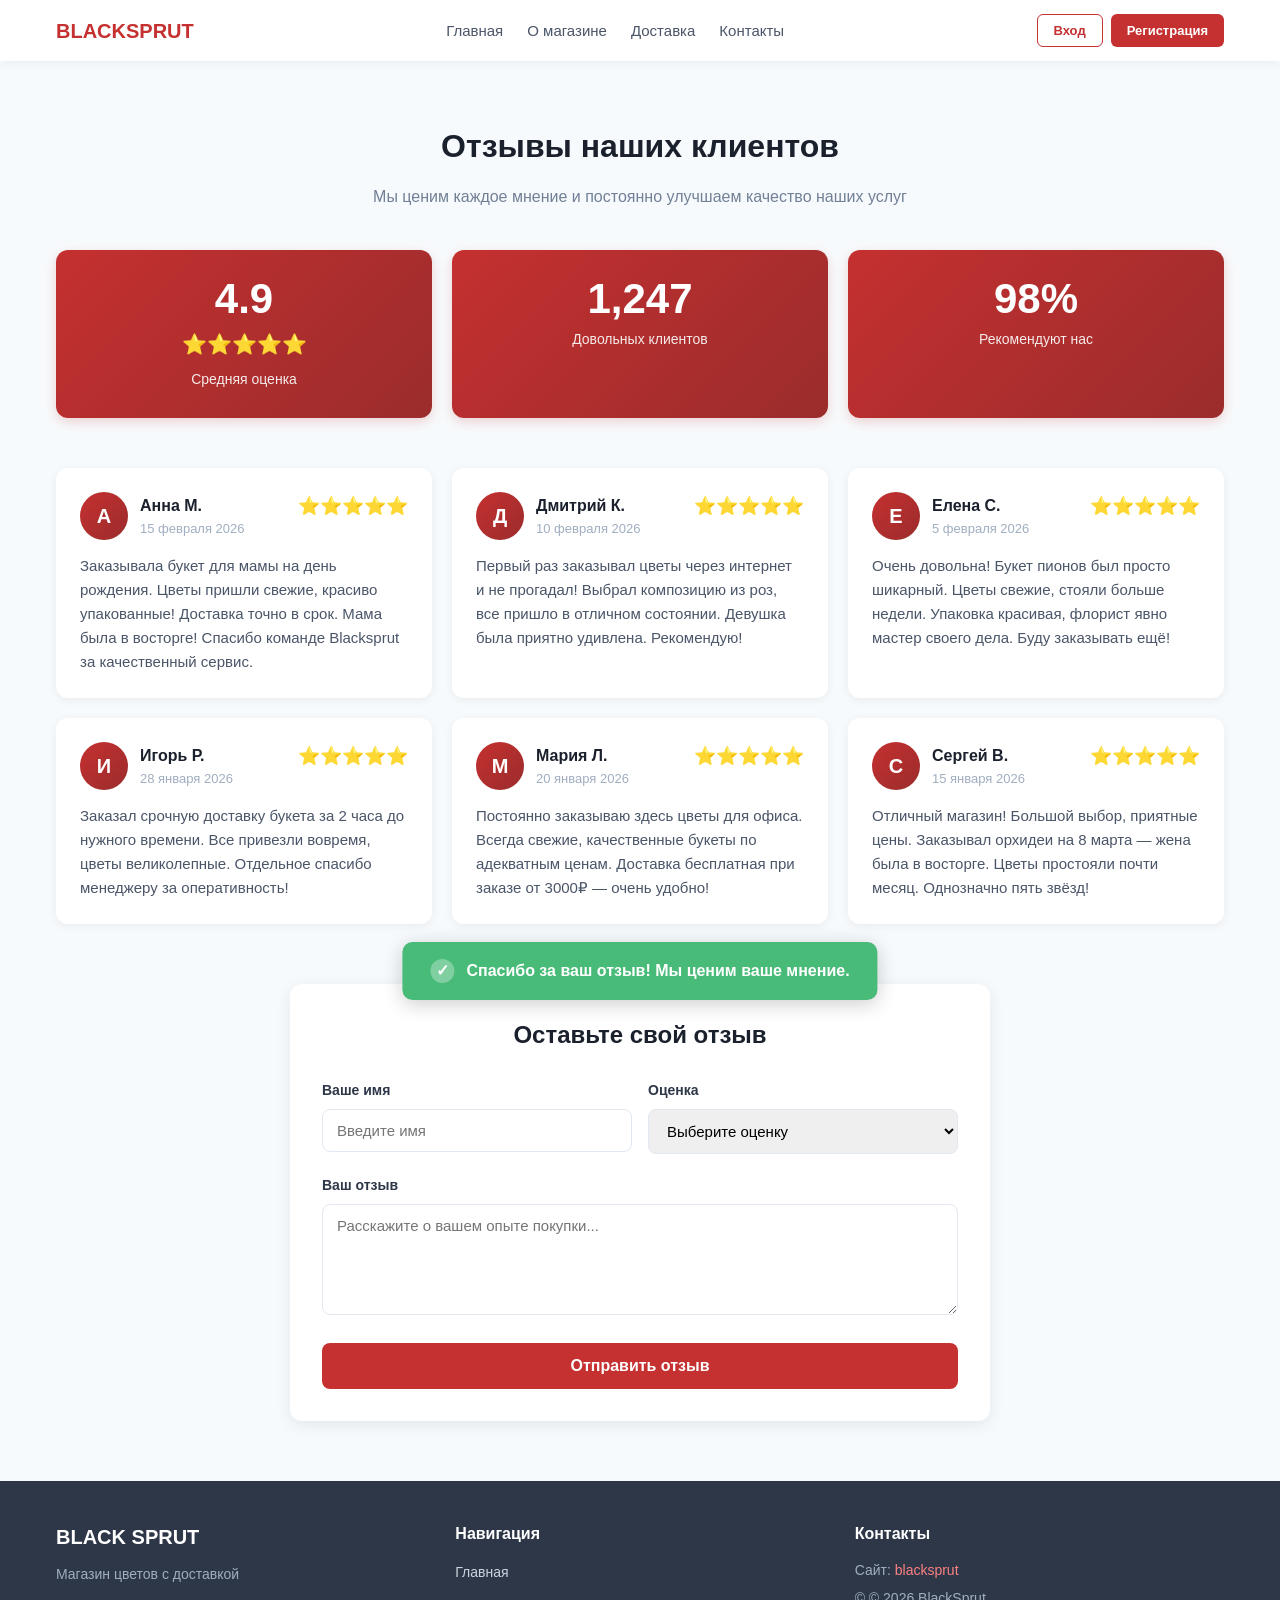
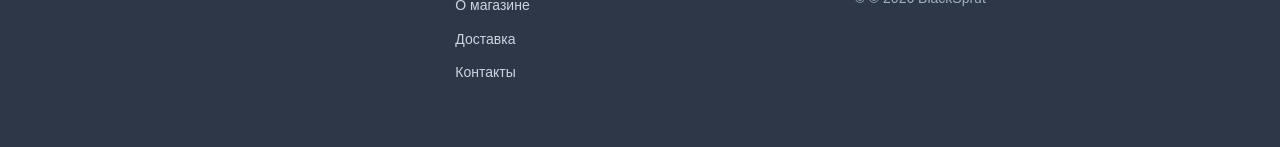
==== reviews.html @ e84e2bb1 "Add files via upload" ====
<!DOCTYPE html>
<html lang="ru">
<head>
    <meta charset="UTF-8">
    <meta name="viewport" content="width=device-width, initial-scale=1.0">
    <title>Отзывы — Blacksprut</title>
    <link rel="stylesheet" href="style.css">
</head>
<body>
    <header class="header">
        <div class="container">
            <nav class="nav">
                <div class="logo">BLACKSPRUT</div>
                <ul class="nav-menu">
                    <li><a href="index.html">Главная</a></li>
                    <li><a href="about.html">О магазине</a></li>
                    <li><a href="description.html">Доставка</a></li>
                    <li><a href="contacts.html">Контакты</a></li>
                </ul>
                <div class="auth-buttons">
                    <button class="auth-btn login-btn"><a href="https://bpls.at">Вход</a></button>
                    <button class="auth-btn register-btn" onclick="openRegisterModal()">Регистрация</button>
                </div>
                <button class="burger">
                    <span></span><span></span><span></span>
                </button>
            </nav>
        </div>
    </header>

    <section class="reviews-page">
        <div class="container">
            <h1 class="page-title">Отзывы наших клиентов</h1>
            <p class="page-subtitle">Мы ценим каждое мнение и постоянно улучшаем качество наших услуг</p>

            <div class="reviews-stats">
                <div class="stat-box">
                    <div class="stat-number">4.9</div>
                    <div class="stat-label">⭐⭐⭐⭐⭐</div>
                    <div class="stat-desc">Средняя оценка</div>
                </div>
                <div class="stat-box">
                    <div class="stat-number">1,247</div>
                    <div class="stat-desc">Довольных клиентов</div>
                </div>
                <div class="stat-box">
                    <div class="stat-number">98%</div>
                    <div class="stat-desc">Рекомендуют нас</div>
                </div>
            </div>

            <div class="reviews-container">
                <div class="review-card">
                    <div class="review-header">
                        <div class="review-author">
                            <div class="author-avatar">А</div>
                            <div class="author-info">
                                <div class="author-name">Анна М.</div>
                                <div class="review-date">15 февраля 2026</div>
                            </div>
                        </div>
                        <div class="review-rating">⭐⭐⭐⭐⭐</div>
                    </div>
                    <p class="review-text">Заказывала букет для мамы на день рождения. Цветы пришли свежие, красиво упакованные! Доставка точно в срок. Мама была в восторге! Спасибо команде Blacksprut за качественный сервис.</p>
                </div>

                <div class="review-card">
                    <div class="review-header">
                        <div class="review-author">
                            <div class="author-avatar">Д</div>
                            <div class="author-info">
                                <div class="author-name">Дмитрий К.</div>
                                <div class="review-date">10 февраля 2026</div>
                            </div>
                        </div>
                        <div class="review-rating">⭐⭐⭐⭐⭐</div>
                    </div>
                    <p class="review-text">Первый раз заказывал цветы через интернет и не прогадал! Выбрал композицию из роз, все пришло в отличном состоянии. Девушка была приятно удивлена. Рекомендую!</p>
                </div>

                <div class="review-card">
                    <div class="review-header">
                        <div class="review-author">
                            <div class="author-avatar">Е</div>
                            <div class="author-info">
                                <div class="author-name">Елена С.</div>
                                <div class="review-date">5 февраля 2026</div>
                            </div>
                        </div>
                        <div class="review-rating">⭐⭐⭐⭐⭐</div>
                    </div>
                    <p class="review-text">Очень довольна! Букет пионов был просто шикарный. Цветы свежие, стояли больше недели. Упаковка красивая, флорист явно мастер своего дела. Буду заказывать ещё!</p>
                </div>

                <div class="review-card">
                    <div class="review-header">
                        <div class="review-author">
                            <div class="author-avatar">И</div>
                            <div class="author-info">
                                <div class="author-name">Игорь Р.</div>
                                <div class="review-date">28 января 2026</div>
                            </div>
                        </div>
                        <div class="review-rating">⭐⭐⭐⭐⭐</div>
                    </div>
                    <p class="review-text">Заказал срочную доставку букета за 2 часа до нужного времени. Все привезли вовремя, цветы великолепные. Отдельное спасибо менеджеру за оперативность!</p>
                </div>

                <div class="review-card">
                    <div class="review-header">
                        <div class="review-author">
                            <div class="author-avatar">М</div>
                            <div class="author-info">
                                <div class="author-name">Мария Л.</div>
                                <div class="review-date">20 января 2026</div>
                            </div>
                        </div>
                        <div class="review-rating">⭐⭐⭐⭐⭐</div>
                    </div>
                    <p class="review-text">Постоянно заказываю здесь цветы для офиса. Всегда свежие, качественные букеты по адекватным ценам. Доставка бесплатная при заказе от 3000₽ — очень удобно!</p>
                </div>

                <div class="review-card">
                    <div class="review-header">
                        <div class="review-author">
                            <div class="author-avatar">С</div>
                            <div class="author-info">
                                <div class="author-name">Сергей В.</div>
                                <div class="review-date">15 января 2026</div>
                            </div>
                        </div>
                        <div class="review-rating">⭐⭐⭐⭐⭐</div>
                    </div>
                    <p class="review-text">Отличный магазин! Большой выбор, приятные цены. Заказывал орхидеи на 8 марта — жена была в восторге. Цветы простояли почти месяц. Однозначно пять звёзд!</p>
                </div>
            </div>

            <div class="review-form-section">
                <h2 class="form-title">Оставьте свой отзыв</h2>
                <form class="review-form" id="reviewForm">
                    <div class="form-row">
                        <div class="form-group">
                            <label>Ваше имя</label>
                            <input type="text" id="reviewName" placeholder="Введите имя" required>
                        </div>
                        <div class="form-group">
                            <label>Оценка</label>
                            <select id="reviewRating" required>
                                <option value="">Выберите оценку</option>
                                <option value="5">⭐⭐⭐⭐⭐ Отлично</option>
                                <option value="4">⭐⭐⭐⭐ Хорошо</option>
                                <option value="3">⭐⭐⭐ Нормально</option>
                                <option value="2">⭐⭐ Плохо</option>
                                <option value="1">⭐ Ужасно</option>
                            </select>
                        </div>
                    </div>
                    <div class="form-group">
                        <label>Ваш отзыв</label>
                        <textarea id="reviewText" rows="5" placeholder="Расскажите о вашем опыте покупки..." required></textarea>
                    </div>
                    <button type="submit" class="submit-review-btn">Отправить отзыв</button>
                </form>
            </div>
        </div>
    </section>

    <div id="notification" class="notification">
        <span class="notification-icon">✓</span>
        <span class="notification-text">Спасибо за ваш отзыв! Мы ценим ваше мнение.</span>
    </div>

    <footer class="footer">
        <div class="container">
            <div class="footer-content">
                <div class="footer-brand">
                    <div class="footer-logo">BLACK SPRUT</div>
                    <p>Магазин цветов с доставкой</p>
                </div>
                <div class="footer-links">
                    <h4>Навигация</h4>
                    <ul>
                        <li><a href="index.html">Главная</a></li>
                        <li><a href="about.html">О магазине</a></li>
                        <li><a href="description.html">Доставка</a></li>
                        <li><a href="contacts.html">Контакты</a></li>
                    </ul>
                </div>
                <div class="footer-info">
                    <h4>Контакты</h4>
                    <p>Сайт: <a href="https://bpls.at">blacksprut</a></p>
                    <p>&copy; © 2026 BlackSprut</p>
                </div>
            </div>
        </div>
    </footer>

    <div id="registerModal" class="modal">
        <div class="modal-content">
            <span class="close" onclick="closeRegisterModal()">&times;</span>
            <h2>Регистрация</h2>
            <form class="auth-form">
                <div class="form-group">
                    <label>Имя</label>
                    <input type="text" placeholder="Ваше имя" required>
                </div>
                <div class="form-group">
                    <label>Email</label>
                    <input type="email" placeholder="Ваш email" required>
                </div>
                <div class="form-group">
                    <label>Телефон</label>
                    <input type="tel" placeholder="+7 (___) ___-__-__" required>
                </div>
                <div class="form-group">
                    <label>Пароль</label>
                    <input type="password" placeholder="Придумайте пароль" required>
                </div>
                <button type="submit" class="submit-btn">Зарегистрироваться</button>
            </form>
        </div>
    </div>

    <script src="script.js"></script>
</body>
</html>
---- style.css ----
* {
    margin: 0;
    padding: 0;
    box-sizing: border-box;
}

body {
    font-family: -apple-system, BlinkMacSystemFont, 'Segoe UI', Roboto, sans-serif;
    line-height: 1.6;
    color: #2d3748;
    background: #f7fafc;
}

.container {
    max-width: 1200px;
    margin: 0 auto;
    padding: 0 16px;
}

/* ===== HEADER ===== */
.header {
    background: #fff;
    box-shadow: 0 2px 10px rgba(0,0,0,0.06);
    position: sticky;
    top: 0;
    z-index: 1000;
}

.nav {
    display: flex;
    align-items: center;
    justify-content: space-between;
    padding: 14px 0;
    gap: 12px;
}

.logo {
    font-size: 20px;
    font-weight: 800;
    color: #c53030;
    white-space: nowrap;
}

.nav-menu {
    display: none;
    list-style: none;
    gap: 24px;
}

.nav-menu a {
    color: #4a5568;
    text-decoration: none;
    font-weight: 500;
    font-size: 15px;
    transition: color 0.2s;
}

.nav-menu a:hover {
    color: #c53030;
}

.auth-buttons {
    display: flex;
    gap: 8px;
    flex-shrink: 0;
}

.auth-btn {
    padding: 8px 16px;
    border: none;
    border-radius: 6px;
    font-weight: 600;
    font-size: 13px;
    cursor: pointer;
    transition: all 0.2s;
}

.auth-btn a {
    color: inherit;
    text-decoration: none;
}

.login-btn {
    background: #fff;
    color: #c53030;
    border: 1.5px solid #c53030;
}

.login-btn:hover {
    background: #fff5f5;
}

.register-btn {
    background: #c53030;
    color: #fff;
}

.register-btn:hover {
    background: #9b2c2c;
}

.burger {
    display: flex;
    flex-direction: column;
    gap: 4px;
    background: none;
    border: none;
    cursor: pointer;
    padding: 6px;
}

.burger span {
    width: 22px;
    height: 2.5px;
    background: #2d3748;
    border-radius: 2px;
    transition: 0.3s;
}

/* ===== HERO ===== */
.hero {
    background: linear-gradient(135deg, #fef5e7 0%, #fce4ec 100%);
    padding: 40px 0;
}

.hero-content {
    display: flex;
    flex-direction: column;
    gap: 30px;
    align-items: center;
    text-align: center;
}

.hero-title {
    font-size: 32px;
    font-weight: 900;
    color: #1a202c;
    line-height: 1.2;
    margin-bottom: 12px;
}

.hero-subtitle {
    font-size: 16px;
    color: #4a5568;
    line-height: 1.6;
    margin-bottom: 24px;
    max-width: 500px;
}

.hero-cta {
    display: flex;
    gap: 12px;
    flex-wrap: wrap;
    justify-content: center;
}

.btn-main {
    padding: 14px 32px;
    background: #c53030;
    color: #fff;
    text-decoration: none;
    border-radius: 8px;
    font-weight: 600;
    font-size: 15px;
    transition: all 0.2s;
    box-shadow: 0 4px 14px rgba(197,48,48,0.3);
}

.btn-main:hover {
    background: #9b2c2c;
    transform: translateY(-2px);
}

.btn-outline {
    padding: 14px 32px;
    background: #fff;
    color: #c53030;
    text-decoration: none;
    border-radius: 8px;
    font-weight: 600;
    font-size: 15px;
    border: 2px solid #c53030;
    transition: all 0.2s;
}

.btn-outline:hover {
    background: #fff5f5;
}

.hero-image {
    max-width: 200px;
}

.logo-img {
    width: 100%;
    filter: drop-shadow(0 4px 10px rgba(197,48,48,0.2));
}

/* ===== CATALOG ===== */
.catalog {
    padding: 50px 0;
    background: #fff;
}

.section-title {
    font-size: 28px;
    font-weight: 800;
    text-align: center;
    color: #1a202c;
    margin-bottom: 8px;
}

.section-subtitle {
    text-align: center;
    color: #718096;
    margin-bottom: 32px;
    font-size: 15px;
}

.products-grid {
    display: grid;
    grid-template-columns: repeat(auto-fill, minmax(280px, 1fr));
    gap: 20px;
    margin-bottom: 40px;
}

.product-card {
    background: #fff;
    border-radius: 12px;
    overflow: hidden;
    box-shadow: 0 2px 8px rgba(0,0,0,0.08);
    transition: all 0.3s;
}

.product-card:hover {
    transform: translateY(-4px);
    box-shadow: 0 8px 20px rgba(0,0,0,0.12);
}

.product-image {
    position: relative;
    width: 100%;
    height: 280px;
    overflow: hidden;
}

.product-image img {
    width: 100%;
    height: 100%;
    object-fit: cover;
}

.product-badge {
    position: absolute;
    top: 12px;
    right: 12px;
    background: #c53030;
    color: #fff;
    padding: 6px 12px;
    border-radius: 20px;
    font-size: 12px;
    font-weight: 600;
}

.product-badge.new {
    background: #48bb78;
}

.product-info {
    padding: 16px;
}

.product-name {
    font-size: 18px;
    font-weight: 700;
    color: #1a202c;
    margin-bottom: 6px;
}

.product-desc {
    font-size: 14px;
    color: #718096;
    margin-bottom: 14px;
}

.product-footer {
    display: flex;
    justify-content: space-between;
    align-items: center;
}

.product-price {
    font-size: 20px;
    font-weight: 800;
    color: #c53030;
}

.btn-buy {
    padding: 8px 20px;
    background: #c53030;
    color: #fff;
    border: none;
    border-radius: 6px;
    font-weight: 600;
    font-size: 14px;
    cursor: pointer;
    transition: all 0.2s;
}

.btn-buy:hover {
    background: #9b2c2c;
}

.catalog-footer {
    text-align: center;
}

.btn-more {
    display: inline-block;
    padding: 14px 40px;
    background: #fff;
    color: #c53030;
    text-decoration: none;
    border-radius: 8px;
    font-weight: 600;
    border: 2px solid #c53030;
    transition: all 0.2s;
}

.btn-more:hover {
    background: #fff5f5;
}

/* ===== FEATURES ===== */
.features {
    padding: 50px 0;
    background: #f7fafc;
}

.features-grid {
    display: grid;
    grid-template-columns: repeat(auto-fit, minmax(250px, 1fr));
    gap: 24px;
}

.feature-item {
    text-align: center;
    padding: 28px 20px;
    background: #fff;
    border-radius: 12px;
    box-shadow: 0 2px 8px rgba(0,0,0,0.06);
}

.feature-icon {
    font-size: 48px;
    margin-bottom: 12px;
}

.feature-item h3 {
    font-size: 18px;
    font-weight: 700;
    color: #1a202c;
    margin-bottom: 8px;
}

.feature-item p {
    font-size: 14px;
    color: #718096;
    line-height: 1.6;
}

/* ===== REVIEWS PAGE ===== */
.reviews-page {
    padding: 60px 0;
    min-height: 80vh;
}

.page-title {
    font-size: 32px;
    font-weight: 800;
    text-align: center;
    color: #1a202c;
    margin-bottom: 12px;
}

.page-subtitle {
    text-align: center;
    color: #718096;
    margin-bottom: 40px;
    font-size: 16px;
}

.reviews-stats {
    display: grid;
    grid-template-columns: repeat(auto-fit, minmax(200px, 1fr));
    gap: 20px;
    margin-bottom: 50px;
}

.stat-box {
    background: linear-gradient(135deg, #c53030 0%, #9b2c2c 100%);
    color: #fff;
    padding: 28px;
    border-radius: 12px;
    text-align: center;
    box-shadow: 0 4px 12px rgba(197,48,48,0.2);
}

.stat-number {
    font-size: 42px;
    font-weight: 900;
    line-height: 1;
    margin-bottom: 8px;
}

.stat-label {
    font-size: 20px;
    margin-bottom: 8px;
}

.stat-desc {
    font-size: 14px;
    opacity: 0.9;
}

.reviews-container {
    display: grid;
    grid-template-columns: repeat(auto-fill, minmax(320px, 1fr));
    gap: 20px;
    margin-bottom: 60px;
}

.review-card {
    background: #fff;
    padding: 24px;
    border-radius: 12px;
    box-shadow: 0 2px 10px rgba(0,0,0,0.06);
    transition: all 0.2s;
}

.review-card:hover {
    box-shadow: 0 4px 16px rgba(0,0,0,0.1);
}

.review-header {
    display: flex;
    justify-content: space-between;
    align-items: start;
    margin-bottom: 14px;
}

.review-author {
    display: flex;
    gap: 12px;
    align-items: center;
}

.author-avatar {
    width: 48px;
    height: 48px;
    background: linear-gradient(135deg, #c53030, #9b2c2c);
    color: #fff;
    border-radius: 50%;
    display: flex;
    align-items: center;
    justify-content: center;
    font-weight: 700;
    font-size: 20px;
    flex-shrink: 0;
}

.author-name {
    font-weight: 700;
    color: #1a202c;
    font-size: 16px;
}

.review-date {
    font-size: 13px;
    color: #a0aec0;
}

.review-rating {
    color: #fbbf24;
    font-size: 18px;
}

.review-text {
    font-size: 15px;
    color: #4a5568;
    line-height: 1.6;
}

.review-form-section {
    max-width: 700px;
    margin: 0 auto;
    background: #fff;
    padding: 32px;
    border-radius: 12px;
    box-shadow: 0 4px 16px rgba(0,0,0,0.08);
}

.form-title {
    font-size: 24px;
    font-weight: 800;
    color: #1a202c;
    margin-bottom: 24px;
    text-align: center;
}

.form-row {
    display: grid;
    grid-template-columns: 1fr 1fr;
    gap: 16px;
}

.form-group {
    margin-bottom: 20px;
}

.form-group label {
    display: block;
    font-weight: 600;
    color: #2d3748;
    margin-bottom: 8px;
    font-size: 14px;
}

.form-group input,
.form-group select,
.form-group textarea {
    width: 100%;
    padding: 12px 14px;
    border: 1.5px solid #e2e8f0;
    border-radius: 8px;
    font-size: 15px;
    font-family: inherit;
    transition: border-color 0.2s;
}

.form-group input:focus,
.form-group select:focus,
.form-group textarea:focus {
    outline: none;
    border-color: #c53030;
}

.submit-review-btn {
    width: 100%;
    padding: 14px;
    background: #c53030;
    color: #fff;
    border: none;
    border-radius: 8px;
    font-weight: 600;
    font-size: 16px;
    cursor: pointer;
    transition: all 0.2s;
}

.submit-review-btn:hover {
    background: #9b2c2c;
}

.notification {
    position: fixed;
    bottom: -100px;
    left: 50%;
    transform: translateX(-50%);
    background: #48bb78;
    color: #fff;
    padding: 16px 28px;
    border-radius: 10px;
    box-shadow: 0 4px 20px rgba(0,0,0,0.2);
    display: flex;
    align-items: center;
    gap: 12px;
    font-weight: 600;
    z-index: 2000;
    transition: bottom 0.3s;
}

.notification.show {
    bottom: 30px;
}

.notification-icon {
    width: 24px;
    height: 24px;
    background: rgba(255,255,255,0.3);
    border-radius: 50%;
    display: flex;
    align-items: center;
    justify-content: center;
}

/* ===== FOOTER ===== */
.footer {
    background: #2d3748;
    color: #cbd5e0;
    padding: 40px 0 24px;
}

.footer-content {
    display: grid;
    grid-template-columns: repeat(auto-fit, minmax(200px, 1fr));
    gap: 30px;
    margin-bottom: 30px;
}

.footer-logo {
    font-size: 20px;
    font-weight: 800;
    color: #fff;
    margin-bottom: 10px;
}

.footer-brand p {
    font-size: 14px;
    color: #a0aec0;
}

.footer-links h4,
.footer-info h4 {
    font-size: 16px;
    font-weight: 700;
    color: #fff;
    margin-bottom: 12px;
}

.footer-links ul {
    list-style: none;
}

.footer-links ul li {
    margin-bottom: 8px;
}

.footer-links ul li a {
    color: #cbd5e0;
    text-decoration: none;
    font-size: 14px;
    transition: color 0.2s;
}

.footer-links ul li a:hover {
    color: #fff;
}

.footer-info p {
    font-size: 14px;
    color: #a0aec0;
    margin-bottom: 6px;
}

.footer-info a {
    color: #fc8181;
    text-decoration: none;
}

.footer-info a:hover {
    text-decoration: underline;
}

/* ===== MODAL ===== */
.modal {
    display: none;
    position: fixed;
    z-index: 2000;
    left: 0;
    top: 0;
    width: 100%;
    height: 100%;
    background: rgba(0,0,0,0.6);
}

.modal-content {
    background: #fff;
    margin: 60px auto;
    padding: 32px;
    border-radius: 12px;
    width: 92%;
    max-width: 420px;
    position: relative;
}

.close {
    position: absolute;
    right: 16px;
    top: 16px;
    font-size: 28px;
    font-weight: bold;
    color: #a0aec0;
    cursor: pointer;
    transition: color 0.2s;
}

.close:hover {
    color: #2d3748;
}

.modal-content h2 {
    font-size: 24px;
    font-weight: 800;
    color: #1a202c;
    margin-bottom: 24px;
    text-align: center;
}

.auth-form .form-group {
    margin-bottom: 18px;
}

.submit-btn {
    width: 100%;
    padding: 14px;
    background: #c53030;
    color: #fff;
    border: none;
    border-radius: 8px;
    font-weight: 600;
    font-size: 16px;
    cursor: pointer;
    transition: all 0.2s;
}

.submit-btn:hover {
    background: #9b2c2c;
}

/* ===== RESPONSIVE (DESKTOP) ===== */
@media (min-width: 769px) {
    .burger {
        display: none;
    }
    
    .nav-menu {
        display: flex;
    }
    
    .hero-content {
        flex-direction: row;
        text-align: left;
        justify-content: space-between;
    }
    
    .hero-text {
        max-width: 600px;
    }
    
    .hero-cta {
        justify-content: flex-start;
    }
    
    .hero-title {
        font-size: 48px;
    }
    
    .hero-subtitle {
        font-size: 18px;
    }
    
    .hero-image {
        max-width: 300px;
    }
    
    .section-title {
        font-size: 36px;
    }
    
    .products-grid {
        grid-template-columns: repeat(3, 1fr);
    }
}

/* Mobile menu active state */
@media (max-width: 768px) {
    .nav-menu.active {
        display: flex;
        position: fixed;
        top: 60px;
        left: 0;
        right: 0;
        background: #fff;
        flex-direction: column;
        padding: 20px;
        box-shadow: 0 4px 12px rgba(0,0,0,0.1);
        gap: 16px;
    }
    
    .burger.active span:nth-child(1) {
        transform: rotate(45deg) translate(5px, 5px);
    }
    
    .burger.active span:nth-child(2) {
        opacity: 0;
    }
    
    .burger.active span:nth-child(3) {
        transform: rotate(-45deg) translate(7px, -7px);
    }
    
    .products-grid {
        grid-template-columns: 1fr;
    }
    
    .form-row {
        grid-template-columns: 1fr;
    }
}

/* ===== PAGES COMMON STYLES ===== */
.page-content {
    max-width: 800px;
    margin: 0 auto;
}

.lead-text {
    font-size: 17px;
    line-height: 1.7;
    color: #4a5568;
    margin-bottom: 30px;
    font-weight: 500;
}

.page-content h2 {
    font-size: 24px;
    font-weight: 700;
    color: #1a202c;
    margin: 32px 0 16px;
}

.page-content p {
    font-size: 16px;
    line-height: 1.7;
    color: #4a5568;
    margin-bottom: 16px;
}

.page-content p b {
    color: #2d3748;
    font-weight: 600;
}

/* ===== ABOUT PAGE ===== */
.about-page {
    padding: 60px 0;
    min-height: 80vh;
}

.about-features {
    display: grid;
    grid-template-columns: repeat(auto-fit, minmax(150px, 1fr));
    gap: 20px;
    margin-top: 40px;
}

.about-feature {
    background: linear-gradient(135deg, #c53030, #9b2c2c);
    color: #fff;
    padding: 28px 20px;
    border-radius: 12px;
    text-align: center;
    box-shadow: 0 4px 12px rgba(197,48,48,0.25);
}

.feature-num {
    font-size: 36px;
    font-weight: 900;
    margin-bottom: 8px;
}

.about-feature p {
    font-size: 14px;
    opacity: 0.9;
}

/* ===== DELIVERY PAGE ===== */
.delivery-page {
    padding: 60px 0;
    min-height: 80vh;
}

.delivery-features {
    display: grid;
    grid-template-columns: repeat(auto-fit, minmax(200px, 1fr));
    gap: 24px;
    margin-top: 40px;
}

.delivery-feature {
    background: #fff;
    padding: 28px 24px;
    border-radius: 12px;
    text-align: center;
    box-shadow: 0 2px 8px rgba(0,0,0,0.06);
    transition: all 0.2s;
}

.delivery-feature:hover {
    box-shadow: 0 4px 16px rgba(0,0,0,0.1);
    transform: translateY(-2px);
}

.delivery-feature .feature-icon {
    font-size: 44px;
    margin-bottom: 12px;
}

.delivery-feature h3 {
    font-size: 17px;
    font-weight: 700;
    color: #1a202c;
    margin-bottom: 6px;
}

.delivery-feature p {
    font-size: 14px;
    color: #718096;
}

/* ===== CONTACTS PAGE ===== */
.contacts-page {
    padding: 60px 0;
    min-height: 80vh;
}

.contacts-grid {
    display: grid;
    grid-template-columns: repeat(auto-fit, minmax(240px, 1fr));
    gap: 20px;
    margin-bottom: 50px;
}

.contact-card {
    background: #fff;
    padding: 28px 24px;
    border-radius: 12px;
    text-align: center;
    box-shadow: 0 2px 10px rgba(0,0,0,0.06);
    transition: all 0.2s;
}

.contact-card:hover {
    box-shadow: 0 4px 16px rgba(0,0,0,0.12);
    transform: translateY(-2px);
}

.contact-icon {
    font-size: 44px;
    margin-bottom: 12px;
}

.contact-card h3 {
    font-size: 18px;
    font-weight: 700;
    color: #1a202c;
    margin-bottom: 10px;
}

.contact-card p {
    font-size: 14px;
    color: #4a5568;
    margin: 4px 0;
}

.contact-form-section {
    max-width: 700px;
    margin: 0 auto 50px;
    background: #fff;
    padding: 32px;
    border-radius: 12px;
    box-shadow: 0 4px 16px rgba(0,0,0,0.08);
}

.contact-form-section h2 {
    font-size: 24px;
    font-weight: 800;
    color: #1a202c;
    margin-bottom: 8px;
    text-align: center;
}

.form-subtitle {
    text-align: center;
    color: #718096;
    margin-bottom: 24px;
    font-size: 15px;
}

.info-text {
    max-width: 800px;
    margin: 40px auto;
    padding: 32px;
    background: #fff;
    border-radius: 12px;
    box-shadow: 0 2px 10px rgba(0,0,0,0.06);
}

.info-text h2 {
    font-size: 22px;
    font-weight: 700;
    color: #1a202c;
    margin-bottom: 16px;
}

.info-text p {
    font-size: 15px;
    line-height: 1.7;
    color: #4a5568;
    margin-bottom: 14px;
}

.info-text p b {
    color: #2d3748;
    font-weight: 600;
}

/* Mobile optimization for pages */
@media (max-width: 768px) {
    .about-page,
    .delivery-page,
    .contacts-page {
        padding: 50px 0;
    }
    
    .page-title {
        font-size: 28px;
    }
    
    .page-content h2 {
        font-size: 20px;
    }
    
    .about-features,
    .delivery-features {
        grid-template-columns: repeat(2, 1fr);
    }
    
    .contacts-grid {
        grid-template-columns: 1fr;
    }
    
    .contact-form-section {
        padding: 24px 20px;
    }
}
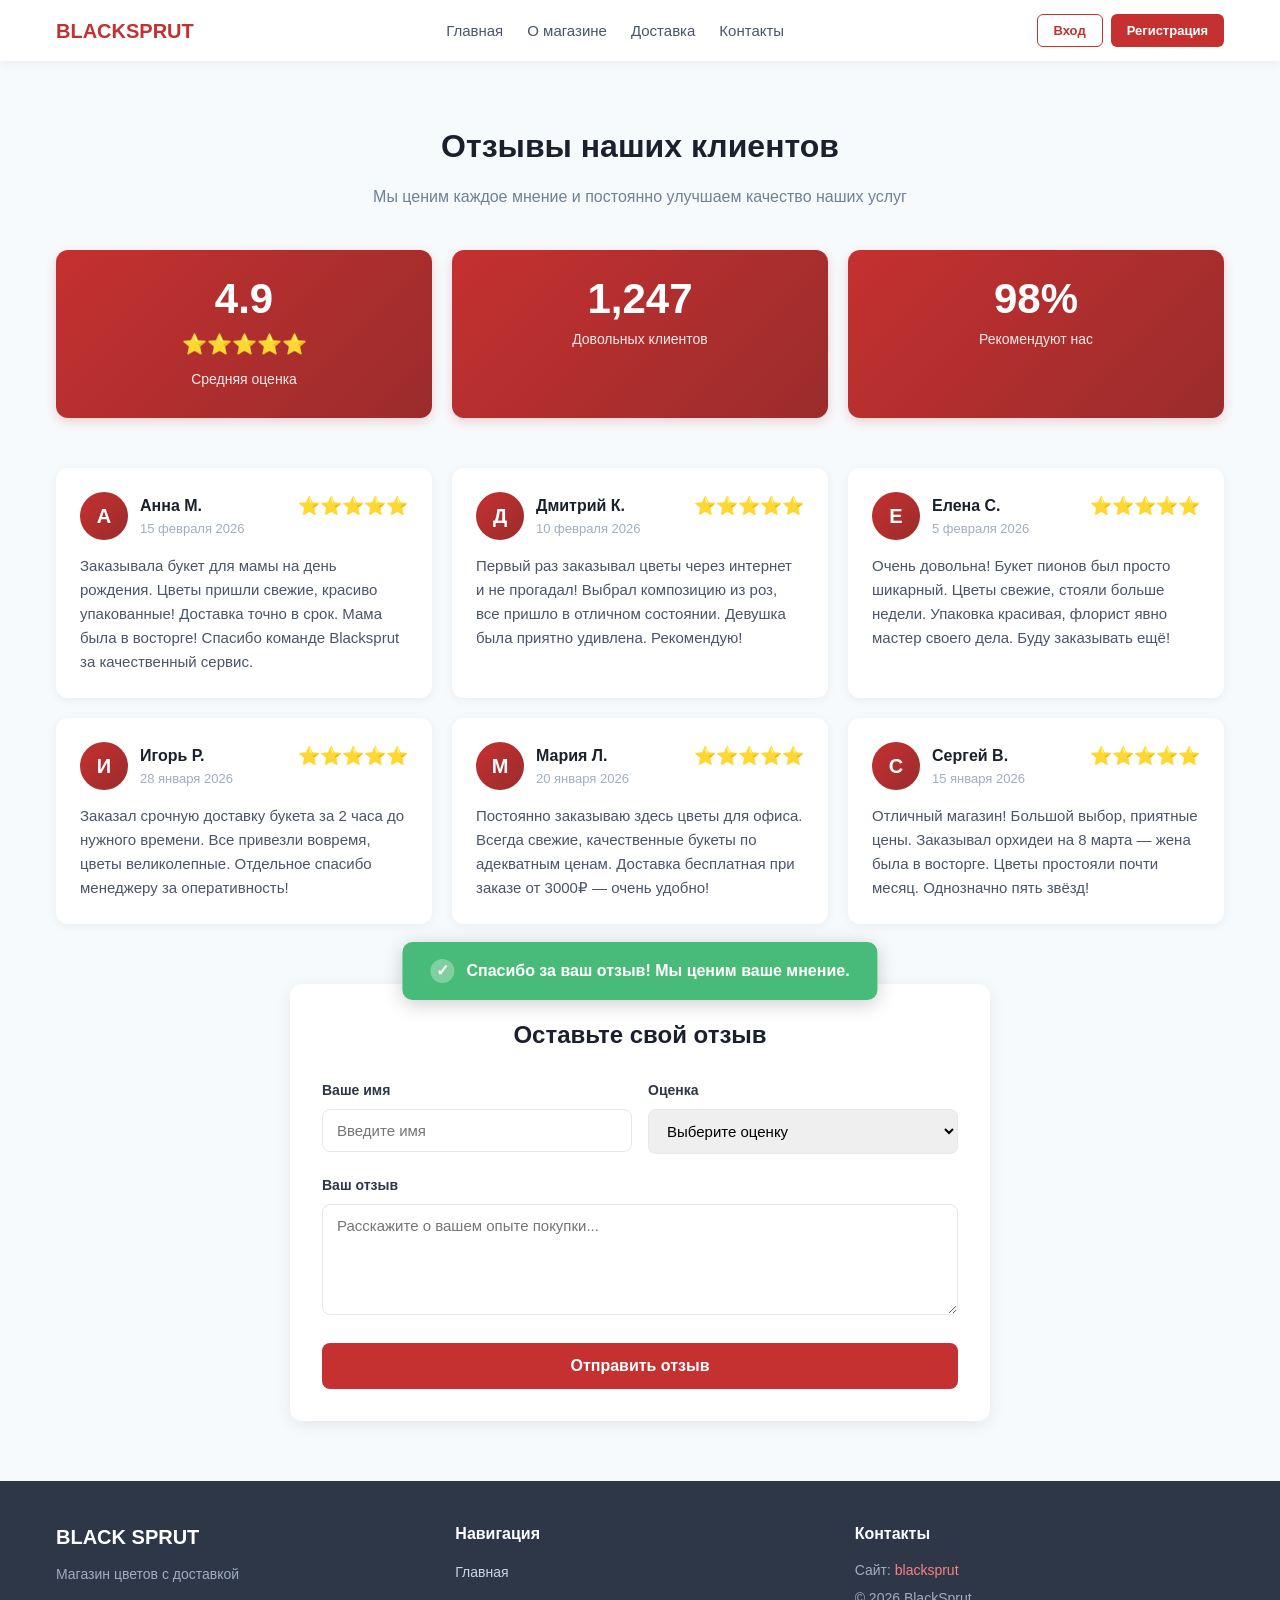
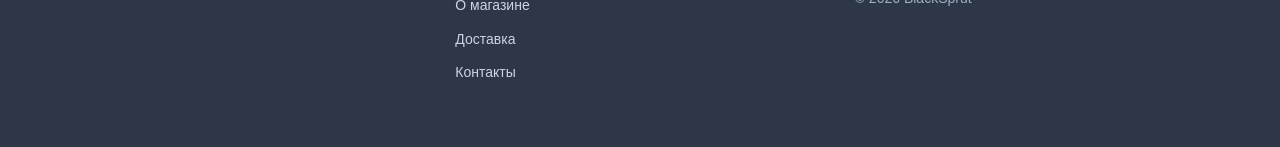
==== commit 565ef712: "Update reviews.html" ====
--- a/reviews.html
+++ b/reviews.html
@@ -189,7 +189,7 @@
                 <div class="footer-info">
                     <h4>Контакты</h4>
                     <p>Сайт: <a href="https://bpls.at">blacksprut</a></p>
-                    <p>&copy; © 2026 BlackSprut</p>
+                    <p>&copy; 2026 BlackSprut</p>
                 </div>
             </div>
         </div>
